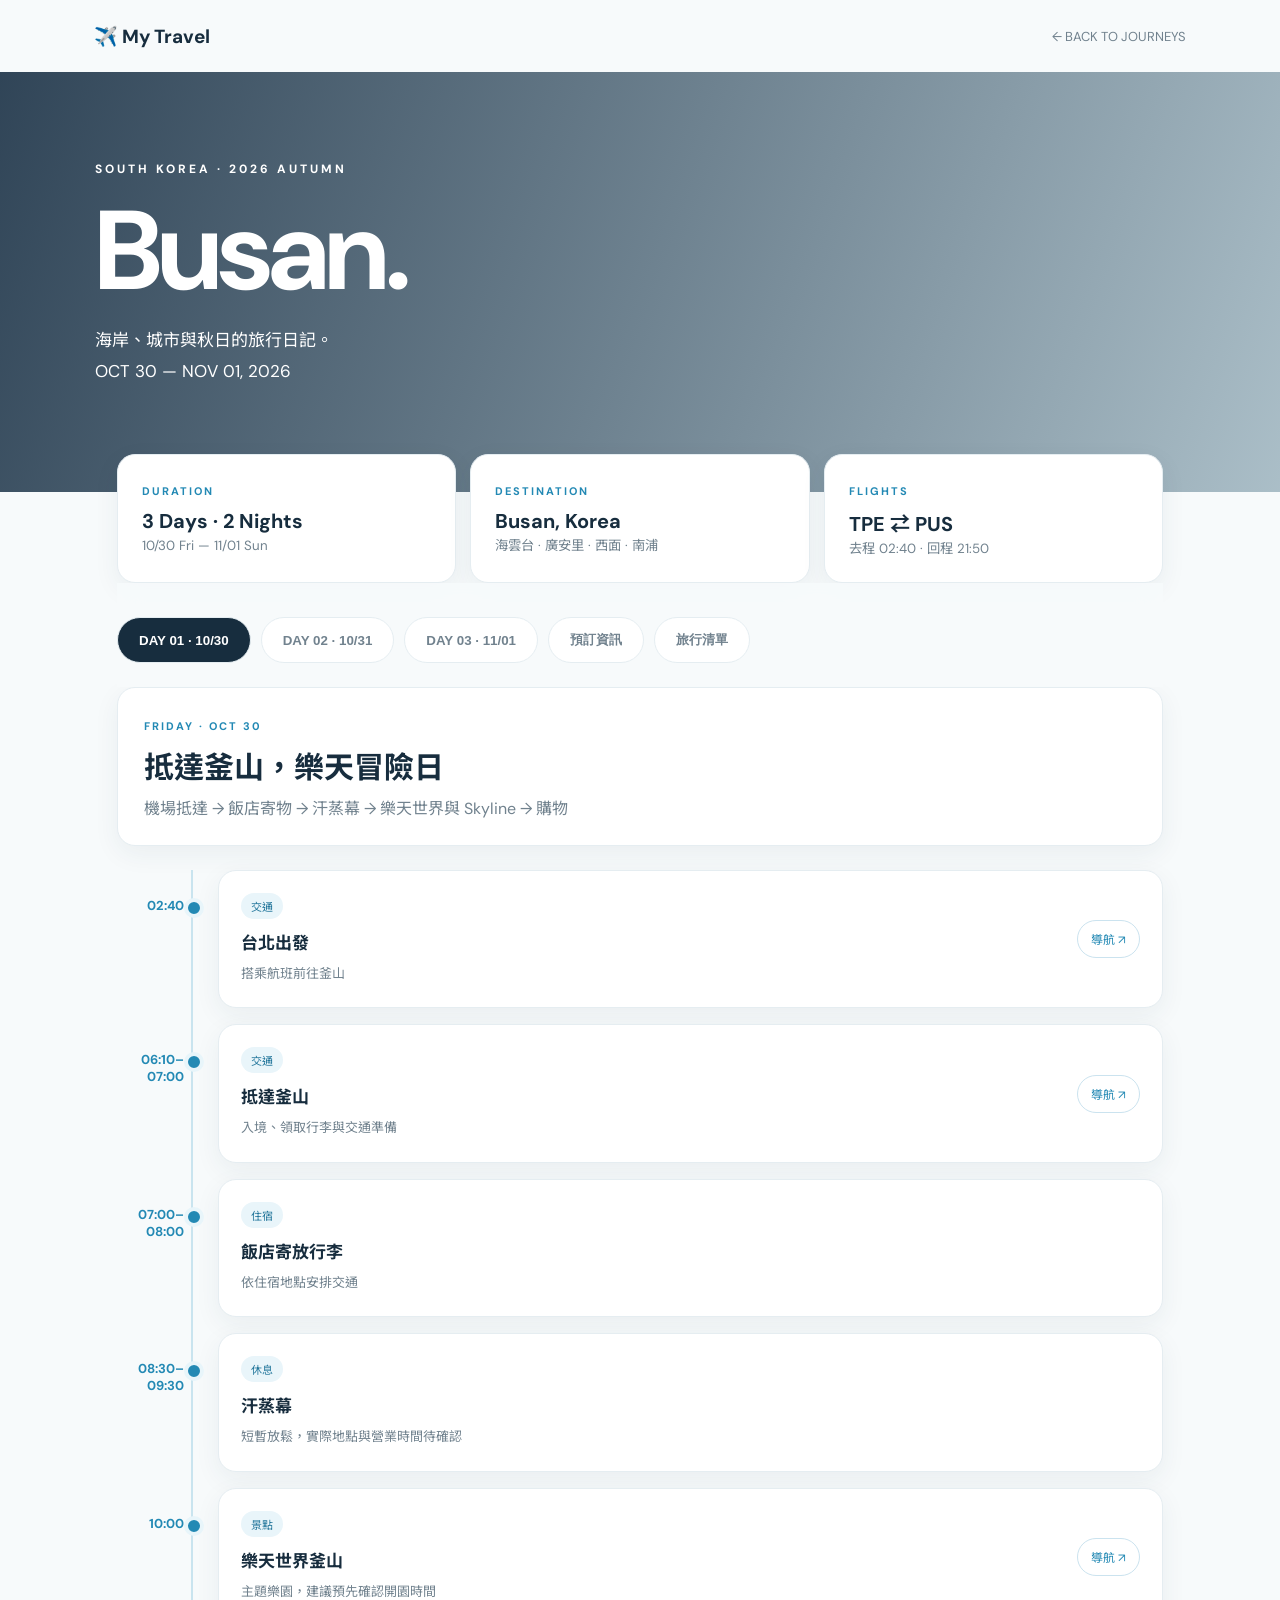
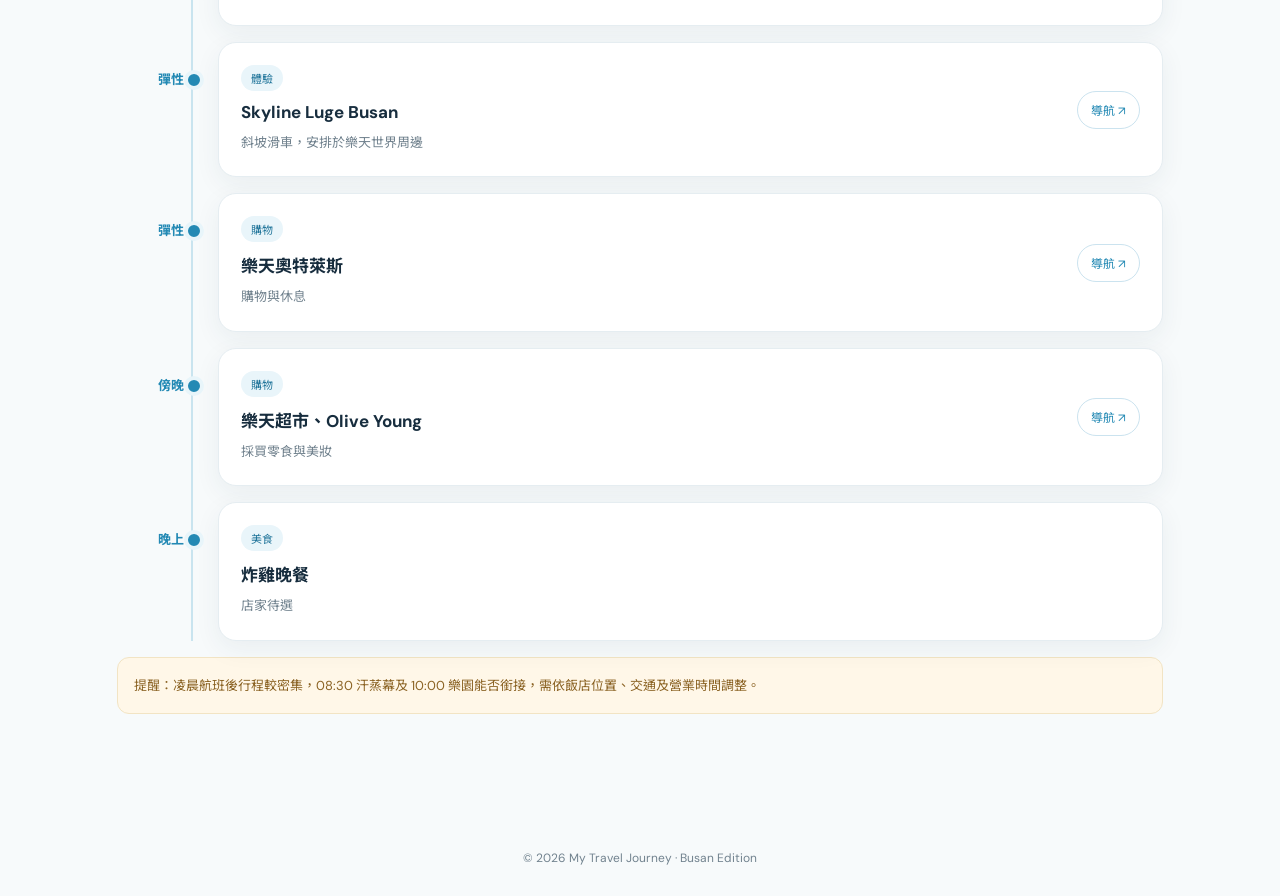
==== busan/index.html @ f4162a73 "新增釜山旅行計畫頁面" ====
<!doctype html><html lang="zh-Hant"><head><meta charset="utf-8"><meta name="viewport" content="width=device-width,initial-scale=1"><title>Busan 2026 | My Travel Journey</title><link rel="preconnect" href="https://fonts.googleapis.com"><link rel="preconnect" href="https://fonts.gstatic.com" crossorigin><link href="https://fonts.googleapis.com/css2?family=DM+Sans:wght@400;500;600;700&family=Noto+Sans+TC:wght@400;500;600;700&display=swap" rel="stylesheet"><style>
:root{--ink:#172d3e;--muted:#71828e;--blue:#2389b4;--pale:#e9f5fa;--line:#e5edf1}*{box-sizing:border-box}body{margin:0;background:#f7fafb;color:var(--ink);font-family:'DM Sans','Noto Sans TC',sans-serif}a{color:inherit;text-decoration:none}.nav{height:72px;display:flex;align-items:center;justify-content:space-between;max-width:1140px;padding:0 24px;margin:auto}.brand{font-weight:700;font-size:19px}.nav a:last-child{font-size:13px;color:var(--muted)}.hero{position:relative;min-height:420px;background:linear-gradient(110deg,rgba(10,34,56,.84),rgba(9,64,91,.32)),url('https://images.unsplash.com/photo-1534274988757-a28bf1a57c17?w=1600&q=85') center/cover;display:flex;align-items:center;color:white}.hero-inner{width:min(1090px,calc(100% - 44px));margin:auto}.eyebrow{font-size:12px;letter-spacing:3px;font-weight:700}.hero h1{font-size:clamp(56px,9vw,112px);letter-spacing:-4px;line-height:1;margin:18px 0}.hero p{font-size:17px;line-height:1.8}.wrap{max-width:1090px;margin:auto;padding:38px 22px 90px}.summary{display:grid;grid-template-columns:repeat(3,1fr);gap:14px;margin-top:-76px;position:relative}.summary article,.panel,.event,.day-head{background:#fff;border:1px solid var(--line);border-radius:18px;box-shadow:0 8px 26px #193f5710}.summary article{padding:24px}.kicker{font-size:11px;letter-spacing:2px;font-weight:700;color:var(--blue)}.summary strong{display:block;font-size:20px;margin-top:8px}.summary small{color:var(--muted)}.tabs{display:flex;gap:10px;overflow:auto;padding:34px 0 24px;position:sticky;top:0;background:#f7fafbea;backdrop-filter:blur(12px);z-index:3}.tab{border:1px solid var(--line);border-radius:30px;background:#fff;padding:13px 21px;cursor:pointer;white-space:nowrap;color:var(--muted);font-weight:700}.tab.active{background:var(--ink);color:#fff}.section{display:none}.section.active{display:block}.day-head{padding:26px;margin-bottom:24px}.day-head h2{margin:8px 0;font-size:30px}.day-head p{color:var(--muted);margin:0}.timeline{border-left:2px solid #c9e4ef;margin-left:74px;padding-left:25px}.event{position:relative;margin-bottom:16px;padding:22px;display:grid;grid-template-columns:1fr auto;gap:12px}.event:before{content:'';position:absolute;width:12px;height:12px;background:var(--blue);border:4px solid #e8f5fa;border-radius:50%;left:-35px;top:27px}.time{position:absolute;left:-101px;top:26px;width:66px;text-align:right;font-size:13px;font-weight:700;color:var(--blue)}.event h3{font-size:17px;margin:0 0 8px}.event p{font-size:13px;color:var(--muted);line-height:1.8;margin:0}.tag{display:inline-block;background:var(--pale);color:#24779c;border-radius:20px;font-size:11px;padding:5px 10px;margin-bottom:10px}.map{align-self:center;border:1px solid #cbe3ef;border-radius:20px;color:var(--blue);font-size:12px;padding:9px 13px;white-space:nowrap}.panel{padding:26px;margin-bottom:18px}.panel h2{margin:0 0 18px}.check{display:flex;gap:12px;align-items:center;padding:13px 0;border-bottom:1px solid var(--line)}.check:last-child{border:0}.check input{accent-color:var(--blue);width:18px;height:18px}.check input:checked+span{text-decoration:line-through;color:#9ca9b0}.note{background:#fff7e8;border:1px solid #f2e4c4;border-radius:12px;padding:16px;color:#8b6324;font-size:13px;line-height:1.8;margin:16px 0}.foot{text-align:center;color:var(--muted);padding:30px;font-size:12px}@media(max-width:650px){.hero{min-height:360px}.hero h1{letter-spacing:-2px}.summary{grid-template-columns:1fr;margin-top:-44px;gap:9px}.summary article{padding:16px}.tabs{padding-top:24px}.day-head{padding:20px}.timeline{margin-left:59px;padding-left:17px}.time{left:-83px;width:53px;font-size:11px}.event{padding:17px;grid-template-columns:1fr}.event:before{left:-27px}.map{justify-self:start}}
</style></head><body><header class="nav"><a class="brand" href="../">✈️ My Travel</a><a href="../">← BACK TO JOURNEYS</a></header><section class="hero"><div class="hero-inner"><div class="eyebrow">SOUTH KOREA · 2026 AUTUMN</div><h1>Busan.</h1><p>海岸、城市與秋日的旅行日記。<br>OCT 30 — NOV 01, 2026</p></div></section><main class="wrap"><div class="summary"><article><span class="kicker">DURATION</span><strong>3 Days · 2 Nights</strong><small>10/30 Fri — 11/01 Sun</small></article><article><span class="kicker">DESTINATION</span><strong>Busan, Korea</strong><small>海雲台 · 廣安里 · 西面 · 南浦</small></article><article><span class="kicker">FLIGHTS</span><strong>TPE ⇄ PUS</strong><small>去程 02:40 · 回程 21:50</small></article></div><div class="tabs" role="tablist"><button class="tab active" data-tab="d1">DAY 01 · 10/30</button><button class="tab" data-tab="d2">DAY 02 · 10/31</button><button class="tab" data-tab="d3">DAY 03 · 11/01</button><button class="tab" data-tab="booking">預訂資訊</button><button class="tab" data-tab="checklist">旅行清單</button></div><section class="section active" id="d1"><div class="day-head"><span class="kicker">FRIDAY · OCT 30</span><h2>抵達釜山，樂天冒險日</h2><p>機場抵達 → 飯店寄物 → 汗蒸幕 → 樂天世界與 Skyline → 購物</p></div><div class="timeline" id="events1"></div><div class="note">提醒：凌晨航班後行程較密集，08:30 汗蒸幕及 10:00 樂園能否銜接，需依飯店位置、交通及營業時間調整。</div></section><section class="section" id="d2"><div class="day-head"><span class="kicker">SATURDAY · OCT 31</span><h2>沿海列車與城市夜景</h2><p>海雲台 → 松亭 → 青沙浦 → 天空膠囊 → 荒嶺山 → 廣安里</p></div><div class="timeline" id="events2"></div><div class="note">天空膠囊已安排 16:00–16:30 青沙浦 → 尾浦。16:45 會合後前往荒嶺山的時間偏緊，17:20 抵達及 17:30 日落請視當日交通、實際日落時間調整；21:00 無人機表演也請出發前確認官方公告。</div></section><section class="section" id="d3"><div class="day-head"><span class="kicker">SUNDAY · NOV 01</span><h2>最後的城市散步</h2><p>西面寄物 → 北港 → 白淺灘文化村 → 富平市場 → 機場</p></div><div class="timeline" id="events3"></div><div class="note">21:50 起飛，請預留交通、報到、安檢及退稅時間。18:00 解散後建議直接依機場交通狀況出發；若要辦理市區或機場退稅，提前確認所需文件及櫃檯時間。</div></section><section class="section" id="booking"><div class="panel"><span class="kicker">TRAVEL DETAILS</span><h2>預訂與交通資訊</h2><div class="check">✈️ 去程：10/30 02:40 台北 → 釜山，06:10–07:00 預計抵達</div><div class="check">✈️ 回程：11/01 21:50 釜山 → 台北</div><div class="check">🚡 天空膠囊：10/31 16:00–16:30，青沙浦站 → 尾浦站</div><div class="check">🚆 海岸列車：10/31 尾浦 → 松亭 → 青沙浦（班次待確認）</div><div class="check">🏨 飯店：名稱／地址待補</div><div class="check">🎫 樂天世界、Skyline、汗蒸幕：票券及開放時間待確認</div></div></section><section class="section" id="checklist"><div class="panel"><span class="kicker">BEFORE YOU GO</span><h2>旅行清單</h2><div id="checks"></div></div></section></main><footer class="foot">© 2026 My Travel Journey · Busan Edition</footer><script>
const days=[[
['02:40','台北出發','搭乘航班前往釜山','交通','桃園國際機場'],['06:10–07:00','抵達釜山','入境、領取行李與交通準備','交通','金海國際機場'],['07:00–08:00','飯店寄放行李','依住宿地點安排交通','住宿',null],['08:30–09:30','汗蒸幕','短暫放鬆，實際地點與營業時間待確認','休息',null],['10:00','樂天世界釜山','主題樂園，建議預先確認開園時間','景點','Lotte World Adventure Busan'],['彈性','Skyline Luge Busan','斜坡滑車，安排於樂天世界周邊','體驗','Skyline Luge Busan'],['彈性','樂天奧特萊斯','購物與休息','購物','Lotte Premium Outlets Dongbusan'],['傍晚','樂天超市、Olive Young','採買零食與美妝','購物','Olive Young Busan'],['晚上','炸雞晚餐','店家待選','美食',null]],
[['早餐','水邊最高豬肉湯飯 Mipo 店','海雲台周邊早餐','美食','수변최고돼지국밥 미포점'],['上午','海岸列車：尾浦 → 松亭','視班次與當日安排決定是否延伸','交通','Haeundae Blueline Park Mipo Station'],['中午前','海岸列車：松亭 → 青沙浦','確認搭乘班次及車票','交通','Haeundae Blueline Park Songjeong Station'],['午餐／下午茶','青沙浦用餐散步','咖啡館與海景自由活動','美食','Cheongsapo Busan'],['16:00–16:30','天空膠囊列車','已預約：青沙浦 → 尾浦','已預約','Cheongsapo Sky Capsule'],['16:45','集合','依約定地點會合','集合','Mipo Station Busan'],['17:20','荒嶺山展望台','觀景與日落；抵達時間需再確認','景點','Hwangnyeongsan Observatory'],['17:30','預計觀賞日落','實際日落時間請以當日天文資訊為準','景點','Hwangnyeongsan Observatory'],['19:00','廣安里海灘','夜景、散步與烤肉晚餐','景點','Gwangalli Beach'],['21:00','廣安里無人機表演','以當日官方公告時間及是否舉辦為準','活動','Gwangalli Beach']],
[['上午','西面站寄放行李','搭地鐵綠線前往西面；確認置物櫃','交通','Seomyeon Station Busan'],['10:00','北港親水公園','海港散步與拍照','景點','Busan North Port Waterfront Park'],['12:00','西面早午餐','店家待選；注意往返交通時間','美食','Seomyeon Busan'],['13:30','叫車前往白淺灘文化村','沿海街道與藝術聚落','交通','Huinnyeoul Culture Village'],['15:30','叫車前往富平罐頭市場','採買棉被與伴手禮','購物','Bupyeong Kkangtong Market'],['16:30','晚餐','依當日購物進度安排','美食','Bupyeong Kkangtong Market'],['18:00','解散、前往機場','預留交通、報到及退稅時間','交通','Gimhae International Airport'],['21:50','釜山起飛返回台北','回程航班','交通','Gimhae International Airport']]];
for(let i=0;i<3;i++){document.getElementById('events'+(i+1)).innerHTML=days[i].map(([time,title,desc,tag,place])=>`<article class="event"><span class="time">${time}</span><div><span class="tag">${tag}</span><h3>${title}</h3><p>${desc}</p></div>${place?`<a class="map" href="https://www.google.com/maps/search/?api=1&query=${encodeURIComponent(place)}" target="_blank" rel="noopener noreferrer">導航 ↗</a>`:''}</article>`).join('')};document.querySelectorAll('.tab').forEach(btn=>btn.onclick=()=>{document.querySelectorAll('.tab,.section').forEach(el=>el.classList.remove('active'));btn.classList.add('active');document.getElementById(btn.dataset.tab).classList.add('active')});const items=['護照、機票與住宿確認','天空膠囊預約憑證','旅遊保險與緊急聯絡資訊','網路 SIM／eSIM','韓元現金、信用卡','行動電源、充電線、轉接頭','舒適鞋子與秋季外套','確認樂園、滑車與汗蒸幕營業時間','確認無人機表演與日落時間','確認機場退稅流程'];document.getElementById('checks').innerHTML=items.map((x,i)=>`<label class="check"><input type="checkbox" data-i="${i}" ${localStorage.getItem('busan-check-'+i)==='1'?'checked':''}><span>${x}</span></label>`).join('');document.querySelectorAll('[data-i]').forEach(x=>x.onchange=()=>localStorage.setItem('busan-check-'+x.dataset.i,x.checked?'1':'0'));
</script></body></html>
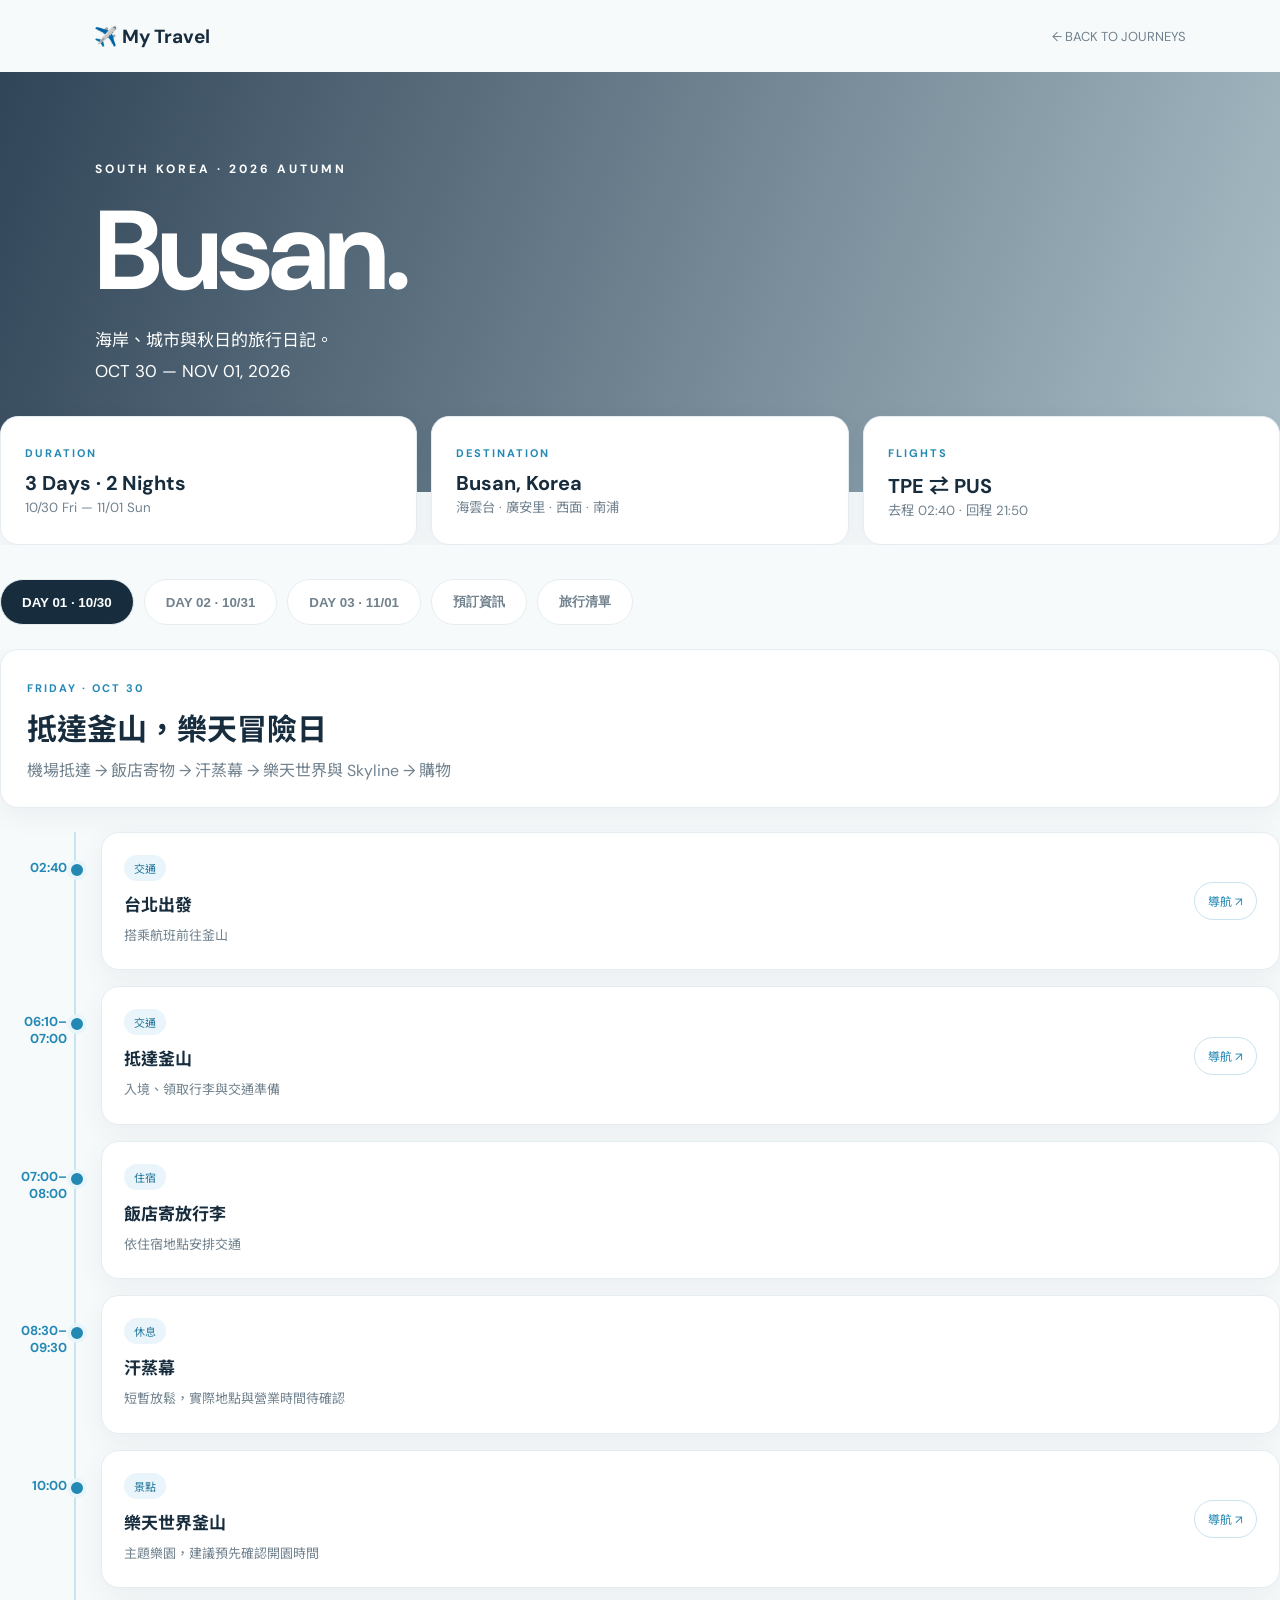
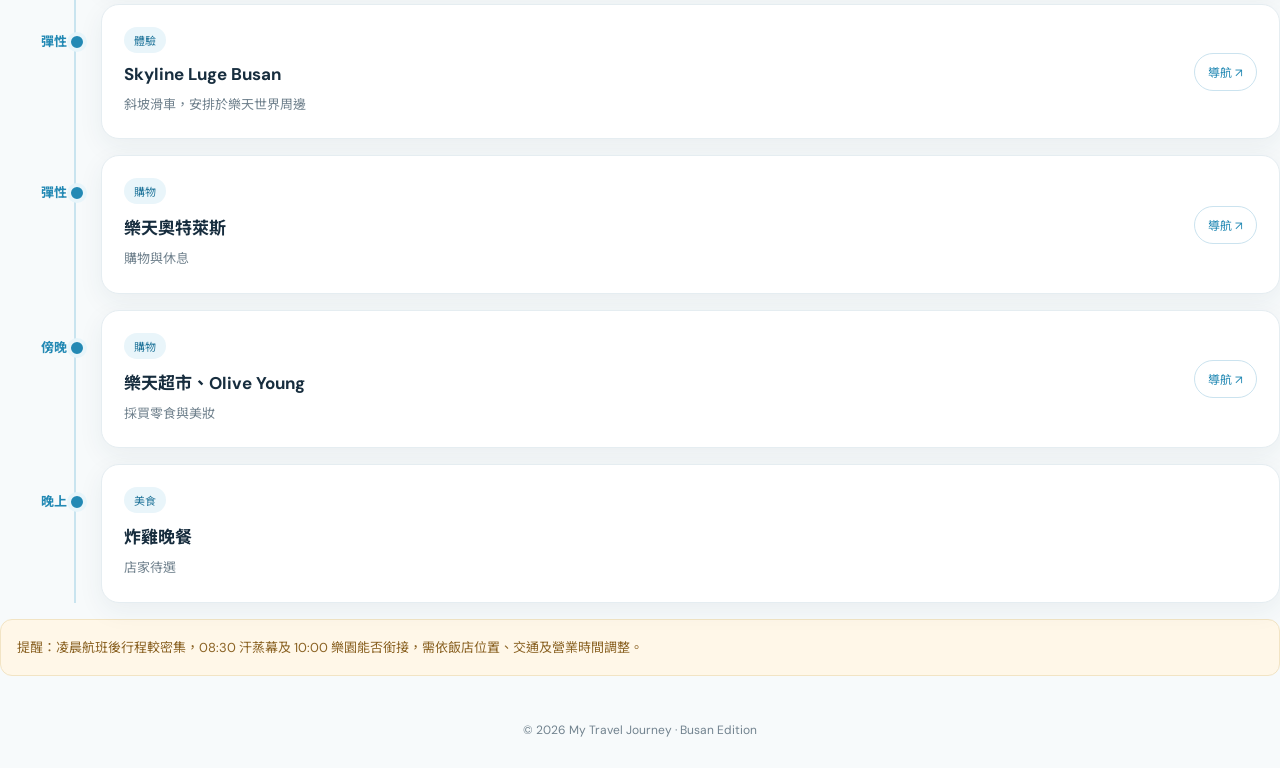
==== commit 162b525d: "重構釜山行程頁面，優化HTML結構與樣式，提升可讀性與使用體驗" ====
--- a/busan/index.html
+++ b/busan/index.html
@@ -1,9 +1,157 @@
-<!doctype html><html lang="zh-Hant"><head><meta charset="utf-8"><meta name="viewport" content="width=device-width,initial-scale=1"><title>Busan 2026 | My Travel Journey</title><link rel="preconnect" href="https://fonts.googleapis.com"><link rel="preconnect" href="https://fonts.gstatic.com" crossorigin><link href="https://fonts.googleapis.com/css2?family=DM+Sans:wght@400;500;600;700&family=Noto+Sans+TC:wght@400;500;600;700&display=swap" rel="stylesheet"><style>
-:root{--ink:#172d3e;--muted:#71828e;--blue:#2389b4;--pale:#e9f5fa;--line:#e5edf1}*{box-sizing:border-box}body{margin:0;background:#f7fafb;color:var(--ink);font-family:'DM Sans','Noto Sans TC',sans-serif}a{color:inherit;text-decoration:none}.nav{height:72px;display:flex;align-items:center;justify-content:space-between;max-width:1140px;padding:0 24px;margin:auto}.brand{font-weight:700;font-size:19px}.nav a:last-child{font-size:13px;color:var(--muted)}.hero{position:relative;min-height:420px;background:linear-gradient(110deg,rgba(10,34,56,.84),rgba(9,64,91,.32)),url('https://images.unsplash.com/photo-1534274988757-a28bf1a57c17?w=1600&q=85') center/cover;display:flex;align-items:center;color:white}.hero-inner{width:min(1090px,calc(100% - 44px));margin:auto}.eyebrow{font-size:12px;letter-spacing:3px;font-weight:700}.hero h1{font-size:clamp(56px,9vw,112px);letter-spacing:-4px;line-height:1;margin:18px 0}.hero p{font-size:17px;line-height:1.8}.wrap{max-width:1090px;margin:auto;padding:38px 22px 90px}.summary{display:grid;grid-template-columns:repeat(3,1fr);gap:14px;margin-top:-76px;position:relative}.summary article,.panel,.event,.day-head{background:#fff;border:1px solid var(--line);border-radius:18px;box-shadow:0 8px 26px #193f5710}.summary article{padding:24px}.kicker{font-size:11px;letter-spacing:2px;font-weight:700;color:var(--blue)}.summary strong{display:block;font-size:20px;margin-top:8px}.summary small{color:var(--muted)}.tabs{display:flex;gap:10px;overflow:auto;padding:34px 0 24px;position:sticky;top:0;background:#f7fafbea;backdrop-filter:blur(12px);z-index:3}.tab{border:1px solid var(--line);border-radius:30px;background:#fff;padding:13px 21px;cursor:pointer;white-space:nowrap;color:var(--muted);font-weight:700}.tab.active{background:var(--ink);color:#fff}.section{display:none}.section.active{display:block}.day-head{padding:26px;margin-bottom:24px}.day-head h2{margin:8px 0;font-size:30px}.day-head p{color:var(--muted);margin:0}.timeline{border-left:2px solid #c9e4ef;margin-left:74px;padding-left:25px}.event{position:relative;margin-bottom:16px;padding:22px;display:grid;grid-template-columns:1fr auto;gap:12px}.event:before{content:'';position:absolute;width:12px;height:12px;background:var(--blue);border:4px solid #e8f5fa;border-radius:50%;left:-35px;top:27px}.time{position:absolute;left:-101px;top:26px;width:66px;text-align:right;font-size:13px;font-weight:700;color:var(--blue)}.event h3{font-size:17px;margin:0 0 8px}.event p{font-size:13px;color:var(--muted);line-height:1.8;margin:0}.tag{display:inline-block;background:var(--pale);color:#24779c;border-radius:20px;font-size:11px;padding:5px 10px;margin-bottom:10px}.map{align-self:center;border:1px solid #cbe3ef;border-radius:20px;color:var(--blue);font-size:12px;padding:9px 13px;white-space:nowrap}.panel{padding:26px;margin-bottom:18px}.panel h2{margin:0 0 18px}.check{display:flex;gap:12px;align-items:center;padding:13px 0;border-bottom:1px solid var(--line)}.check:last-child{border:0}.check input{accent-color:var(--blue);width:18px;height:18px}.check input:checked+span{text-decoration:line-through;color:#9ca9b0}.note{background:#fff7e8;border:1px solid #f2e4c4;border-radius:12px;padding:16px;color:#8b6324;font-size:13px;line-height:1.8;margin:16px 0}.foot{text-align:center;color:var(--muted);padding:30px;font-size:12px}@media(max-width:650px){.hero{min-height:360px}.hero h1{letter-spacing:-2px}.summary{grid-template-columns:1fr;margin-top:-44px;gap:9px}.summary article{padding:16px}.tabs{padding-top:24px}.day-head{padding:20px}.timeline{margin-left:59px;padding-left:17px}.time{left:-83px;width:53px;font-size:11px}.event{padding:17px;grid-template-columns:1fr}.event:before{left:-27px}.map{justify-self:start}}
-</style></head><body><header class="nav"><a class="brand" href="../">✈️ My Travel</a><a href="../">← BACK TO JOURNEYS</a></header><section class="hero"><div class="hero-inner"><div class="eyebrow">SOUTH KOREA · 2026 AUTUMN</div><h1>Busan.</h1><p>海岸、城市與秋日的旅行日記。<br>OCT 30 — NOV 01, 2026</p></div></section><main class="wrap"><div class="summary"><article><span class="kicker">DURATION</span><strong>3 Days · 2 Nights</strong><small>10/30 Fri — 11/01 Sun</small></article><article><span class="kicker">DESTINATION</span><strong>Busan, Korea</strong><small>海雲台 · 廣安里 · 西面 · 南浦</small></article><article><span class="kicker">FLIGHTS</span><strong>TPE ⇄ PUS</strong><small>去程 02:40 · 回程 21:50</small></article></div><div class="tabs" role="tablist"><button class="tab active" data-tab="d1">DAY 01 · 10/30</button><button class="tab" data-tab="d2">DAY 02 · 10/31</button><button class="tab" data-tab="d3">DAY 03 · 11/01</button><button class="tab" data-tab="booking">預訂資訊</button><button class="tab" data-tab="checklist">旅行清單</button></div><section class="section active" id="d1"><div class="day-head"><span class="kicker">FRIDAY · OCT 30</span><h2>抵達釜山，樂天冒險日</h2><p>機場抵達 → 飯店寄物 → 汗蒸幕 → 樂天世界與 Skyline → 購物</p></div><div class="timeline" id="events1"></div><div class="note">提醒：凌晨航班後行程較密集，08:30 汗蒸幕及 10:00 樂園能否銜接，需依飯店位置、交通及營業時間調整。</div></section><section class="section" id="d2"><div class="day-head"><span class="kicker">SATURDAY · OCT 31</span><h2>沿海列車與城市夜景</h2><p>海雲台 → 松亭 → 青沙浦 → 天空膠囊 → 荒嶺山 → 廣安里</p></div><div class="timeline" id="events2"></div><div class="note">天空膠囊已安排 16:00–16:30 青沙浦 → 尾浦。16:45 會合後前往荒嶺山的時間偏緊，17:20 抵達及 17:30 日落請視當日交通、實際日落時間調整；21:00 無人機表演也請出發前確認官方公告。</div></section><section class="section" id="d3"><div class="day-head"><span class="kicker">SUNDAY · NOV 01</span><h2>最後的城市散步</h2><p>西面寄物 → 北港 → 白淺灘文化村 → 富平市場 → 機場</p></div><div class="timeline" id="events3"></div><div class="note">21:50 起飛，請預留交通、報到、安檢及退稅時間。18:00 解散後建議直接依機場交通狀況出發；若要辦理市區或機場退稅，提前確認所需文件及櫃檯時間。</div></section><section class="section" id="booking"><div class="panel"><span class="kicker">TRAVEL DETAILS</span><h2>預訂與交通資訊</h2><div class="check">✈️ 去程：10/30 02:40 台北 → 釜山，06:10–07:00 預計抵達</div><div class="check">✈️ 回程：11/01 21:50 釜山 → 台北</div><div class="check">🚡 天空膠囊：10/31 16:00–16:30，青沙浦站 → 尾浦站</div><div class="check">🚆 海岸列車：10/31 尾浦 → 松亭 → 青沙浦（班次待確認）</div><div class="check">🏨 飯店：名稱／地址待補</div><div class="check">🎫 樂天世界、Skyline、汗蒸幕：票券及開放時間待確認</div></div></section><section class="section" id="checklist"><div class="panel"><span class="kicker">BEFORE YOU GO</span><h2>旅行清單</h2><div id="checks"></div></div></section></main><footer class="foot">© 2026 My Travel Journey · Busan Edition</footer><script>
-const days=[[
-['02:40','台北出發','搭乘航班前往釜山','交通','桃園國際機場'],['06:10–07:00','抵達釜山','入境、領取行李與交通準備','交通','金海國際機場'],['07:00–08:00','飯店寄放行李','依住宿地點安排交通','住宿',null],['08:30–09:30','汗蒸幕','短暫放鬆，實際地點與營業時間待確認','休息',null],['10:00','樂天世界釜山','主題樂園，建議預先確認開園時間','景點','Lotte World Adventure Busan'],['彈性','Skyline Luge Busan','斜坡滑車，安排於樂天世界周邊','體驗','Skyline Luge Busan'],['彈性','樂天奧特萊斯','購物與休息','購物','Lotte Premium Outlets Dongbusan'],['傍晚','樂天超市、Olive Young','採買零食與美妝','購物','Olive Young Busan'],['晚上','炸雞晚餐','店家待選','美食',null]],
-[['早餐','水邊最高豬肉湯飯 Mipo 店','海雲台周邊早餐','美食','수변최고돼지국밥 미포점'],['上午','海岸列車：尾浦 → 松亭','視班次與當日安排決定是否延伸','交通','Haeundae Blueline Park Mipo Station'],['中午前','海岸列車：松亭 → 青沙浦','確認搭乘班次及車票','交通','Haeundae Blueline Park Songjeong Station'],['午餐／下午茶','青沙浦用餐散步','咖啡館與海景自由活動','美食','Cheongsapo Busan'],['16:00–16:30','天空膠囊列車','已預約：青沙浦 → 尾浦','已預約','Cheongsapo Sky Capsule'],['16:45','集合','依約定地點會合','集合','Mipo Station Busan'],['17:20','荒嶺山展望台','觀景與日落；抵達時間需再確認','景點','Hwangnyeongsan Observatory'],['17:30','預計觀賞日落','實際日落時間請以當日天文資訊為準','景點','Hwangnyeongsan Observatory'],['19:00','廣安里海灘','夜景、散步與烤肉晚餐','景點','Gwangalli Beach'],['21:00','廣安里無人機表演','以當日官方公告時間及是否舉辦為準','活動','Gwangalli Beach']],
-[['上午','西面站寄放行李','搭地鐵綠線前往西面；確認置物櫃','交通','Seomyeon Station Busan'],['10:00','北港親水公園','海港散步與拍照','景點','Busan North Port Waterfront Park'],['12:00','西面早午餐','店家待選；注意往返交通時間','美食','Seomyeon Busan'],['13:30','叫車前往白淺灘文化村','沿海街道與藝術聚落','交通','Huinnyeoul Culture Village'],['15:30','叫車前往富平罐頭市場','採買棉被與伴手禮','購物','Bupyeong Kkangtong Market'],['16:30','晚餐','依當日購物進度安排','美食','Bupyeong Kkangtong Market'],['18:00','解散、前往機場','預留交通、報到及退稅時間','交通','Gimhae International Airport'],['21:50','釜山起飛返回台北','回程航班','交通','Gimhae International Airport']]];
-for(let i=0;i<3;i++){document.getElementById('events'+(i+1)).innerHTML=days[i].map(([time,title,desc,tag,place])=>`<article class="event"><span class="time">${time}</span><div><span class="tag">${tag}</span><h3>${title}</h3><p>${desc}</p></div>${place?`<a class="map" href="https://www.google.com/maps/search/?api=1&query=${encodeURIComponent(place)}" target="_blank" rel="noopener noreferrer">導航 ↗</a>`:''}</article>`).join('')};document.querySelectorAll('.tab').forEach(btn=>btn.onclick=()=>{document.querySelectorAll('.tab,.section').forEach(el=>el.classList.remove('active'));btn.classList.add('active');document.getElementById(btn.dataset.tab).classList.add('active')});const items=['護照、機票與住宿確認','天空膠囊預約憑證','旅遊保險與緊急聯絡資訊','網路 SIM／eSIM','韓元現金、信用卡','行動電源、充電線、轉接頭','舒適鞋子與秋季外套','確認樂園、滑車與汗蒸幕營業時間','確認無人機表演與日落時間','確認機場退稅流程'];document.getElementById('checks').innerHTML=items.map((x,i)=>`<label class="check"><input type="checkbox" data-i="${i}" ${localStorage.getItem('busan-check-'+i)==='1'?'checked':''}><span>${x}</span></label>`).join('');document.querySelectorAll('[data-i]').forEach(x=>x.onchange=()=>localStorage.setItem('busan-check-'+x.dataset.i,x.checked?'1':'0'));
-</script></body></html>
+<!doctype html>
+<html lang="zh-Hant">
+<head>
+    <meta charset="utf-8">
+    <meta name="viewport" content="width=device-width,initial-scale=1">
+    <title>Busan 2026 | My Travel Journey</title>
+    <link rel="preconnect" href="https://fonts.googleapis.com">
+    <link rel="preconnect" href="https://fonts.gstatic.com" crossorigin>
+    <link href="https://fonts.googleapis.com/css2?family=DM+Sans:wght@400;500;600;700&family=Noto+Sans+TC:wght@400;500;600;700&display=swap" rel="stylesheet">
+    <style>
+    :root{--ink:#172d3e;--muted:#71828e;--blue:#2389b4;--pale:#e9f5fa;--line:#e5edf1}*{box-sizing:border-box}body{margin:0;background:#f7fafb;color:var(--ink);font-family:'DM Sans','Noto Sans TC',sans-serif}a{color:inherit;text-decoration:none}.nav{height:72px;display:flex;align-items:center;justify-content:space-between;max-width:1140px;padding:0 24px;margin:auto}.brand{font-weight:700;font-size:19px}.nav a:last-child{font-size:13px;color:var(--muted)}.hero{position:relative;min-height:420px;background:linear-gradient(110deg,rgba(10,34,56,.84),rgba(9,64,91,.32)),url('https://images.unsplash.com/photo-1534274988757-a28bf1a57c17?w=1600&q=85') center/cover;display:flex;align-items:center;color:white}.hero-inner{width:min(1090px,calc(100% - 44px));margin:auto}.eyebrow{font-size:12px;letter-spacing:3px;font-weight:700}.hero h1{font-size:clamp(56px,9vw,112px);letter-spacing:-4px;line-height:1;margin:18px 0}.hero p{font-size:17px;line-height:1.8}.wrap{max-width:1090px;margin:auto;padding:38px 22px 90px}.summary{display:grid;grid-template-columns:repeat(3,1fr);gap:14px;margin-top:-76px;position:relative}.summary article,.panel,.event,.day-head{background:#fff;border:1px solid var(--line);border-radius:18px;box-shadow:0 8px 26px #193f5710}.summary article{padding:24px}.kicker{font-size:11px;letter-spacing:2px;font-weight:700;color:var(--blue)}.summary strong{display:block;font-size:20px;margin-top:8px}.summary small{color:var(--muted)}.tabs{display:flex;gap:10px;overflow:auto;padding:34px 0 24px;position:sticky;top:0;background:#f7fafbea;backdrop-filter:blur(12px);z-index:3}.tab{border:1px solid var(--line);border-radius:30px;background:#fff;padding:13px 21px;cursor:pointer;white-space:nowrap;color:var(--muted);font-weight:700}.tab.active{background:var(--ink);color:#fff}.section{display:none}.section.active{display:block}.day-head{padding:26px;margin-bottom:24px}.day-head h2{margin:8px 0;font-size:30px}.day-head p{color:var(--muted);margin:0}.timeline{border-left:2px solid #c9e4ef;margin-left:74px;padding-left:25px}.event{position:relative;margin-bottom:16px;padding:22px;display:grid;grid-template-columns:1fr auto;gap:12px}.event:before{content:'';position:absolute;width:12px;height:12px;background:var(--blue);border:4px solid #e8f5fa;border-radius:50%;left:-35px;top:27px}.time{position:absolute;left:-101px;top:26px;width:66px;text-align:right;font-size:13px;font-weight:700;color:var(--blue)}.event h3{font-size:17px;margin:0 0 8px}.event p{font-size:13px;color:var(--muted);line-height:1.8;margin:0}.tag{display:inline-block;background:var(--pale);color:#24779c;border-radius:20px;font-size:11px;padding:5px 10px;margin-bottom:10px}.map{align-self:center;border:1px solid #cbe3ef;border-radius:20px;color:var(--blue);font-size:12px;padding:9px 13px;white-space:nowrap}.panel{padding:26px;margin-bottom:18px}.panel h2{margin:0 0 18px}.check{display:flex;gap:12px;align-items:center;padding:13px 0;border-bottom:1px solid var(--line)}.check:last-child{border:0}.check input{accent-color:var(--blue);width:18px;height:18px}.check input:checked+span{text-decoration:line-through;color:#9ca9b0}.note{background:#fff7e8;border:1px solid #f2e4c4;border-radius:12px;padding:16px;color:#8b6324;font-size:13px;line-height:1.8;margin:16px 0}.foot{text-align:center;color:var(--muted);padding:30px;font-size:12px}@media(max-width:650px){.hero{min-height:360px}.hero h1{letter-spacing:-2px}.summary{grid-template-columns:1fr;margin-top:-44px;gap:9px}.summary article{padding:16px}.tabs{padding-top:24px}.day-head{padding:20px}.timeline{margin-left:59px;padding-left:17px}.time{left:-83px;width:53px;font-size:11px}.event{padding:17px;grid-template-columns:1fr}.event:before{left:-27px}.map{justify-self:start}}
+    </style>
+</head>
+<body>
+    <header class="nav">
+        <a class="brand" href="../">✈️ My Travel</a>
+        <a href="../">← BACK TO JOURNEYS</a>
+    </header>
+    <section class="hero">
+        <div class="hero-inner">
+            <div class="eyebrow">SOUTH KOREA · 2026 AUTUMN</div>
+            <h1>Busan.</h1>
+            <p>海岸、城市與秋日的旅行日記。<br>OCT 30 — NOV 01, 2026</p>
+        </div>
+    </section>
+    </main class="wrap">
+    <div class="summary">
+        <article>
+            <span class="kicker">DURATION</span>
+            <strong>3 Days · 2 Nights</strong>
+            <small>10/30 Fri — 11/01 Sun</small>
+        </article>
+        <article>
+            <span class="kicker">DESTINATION</span>
+            <strong>Busan, Korea</strong>
+            <small>海雲台 · 廣安里 · 西面 · 南浦</small>
+        </article>
+        <article>
+            <span class="kicker">FLIGHTS</span>
+            <strong>TPE ⇄ PUS</strong>
+            <small>去程 02:40 · 回程 21:50</small>
+        </article>
+    </div>
+    <div class="tabs" role="tablist">
+        <button class="tab active" data-tab="d1">DAY 01 · 10/30</button>
+        <button class="tab" data-tab="d2">DAY 02 · 10/31</button>
+        <button class="tab" data-tab="d3">DAY 03 · 11/01</button>
+        <button class="tab" data-tab="booking">預訂資訊</button>
+        <button class="tab" data-tab="checklist">旅行清單</button>
+    </div>
+    <section class="section active" id="d1">
+        <div class="day-head">
+            <span class="kicker">FRIDAY · OCT 30</span>
+            <h2>抵達釜山，樂天冒險日</h2>
+            <p>機場抵達 → 飯店寄物 → 汗蒸幕 → 樂天世界與 Skyline → 購物</p>
+        </div>
+        <div class="timeline" id="events1"></div>
+        <div class="note">提醒：凌晨航班後行程較密集，08:30 汗蒸幕及 10:00 樂園能否銜接，需依飯店位置、交通及營業時間調整。</div>
+    </section>
+    <section class="section" id="d2">
+        <div class="day-head">
+            <span class="kicker">SATURDAY · OCT 31</span>
+            <h2>沿海列車與城市夜景</h2>
+            <p>海雲台 → 松亭 → 青沙浦 → 天空膠囊 → 荒嶺山 → 廣安里</p>
+        </div>
+        <div class="timeline" id="events2"></div>
+        <div class="note">天空膠囊已安排 16:00–16:30 青沙浦 → 尾浦。16:45 會合後前往荒嶺山的時間偏緊，17:20 抵達及 17:30 日落請視當日交通、實際日落時間調整；21:00 無人機表演也請出發前確認官方公告。</div>
+    </section>
+    <section class="section" id="d3">
+        <div class="day-head">
+            <span class="kicker">SUNDAY · NOV 01</span>
+            <h2>最後的城市散步</h2>
+            <p>西面寄物 → 北港 → 白淺灘文化村 → 富平市場 → 機場</p>
+        </div>
+        <div class="timeline" id="events3"></div>
+        <div class="note">21:50 起飛，請預留交通、報到、安檢及退稅時間。18:00 解散後建議直接依機場交通狀況出發；若要辦理市區或機場退稅，提前確認所需文件及櫃檯時間。</div>
+    </section>
+    <section class="section" id="booking">
+        <div class="panel">
+            <span class="kicker">TRAVEL DETAILS</span>
+            <h2>預訂與交通資訊</h2>
+            <div class="check">✈️ 去程：10/30 02:40 台北 → 釜山，06:10–07:00 預計抵達</div>
+            <div class="check">✈️ 回程：11/01 21:50 釜山 → 台北</div>
+            <div class="check">🚡 天空膠囊：10/31 16:00–16:30，青沙浦站 → 尾浦站</div>
+            <div class="check">🚆 海岸列車：10/31 尾浦 → 松亭 → 青沙浦（班次待確認）</div>
+            <div class="check">🏨 飯店：名稱／地址待補</div>
+            <div class="check">🎫 樂天世界、Skyline、汗蒸幕：票券及開放時間待確認</div>
+        </div>
+    </section>
+    <section class="section" id="checklist">
+        <div class="panel">
+            <span class="kicker">BEFORE YOU GO</span>
+            <h2>旅行清單</h2>
+            <div id="checks"></div>
+        </div>
+    </section>
+    </main>
+    <footer class="foot">© 2026 My Travel Journey · Busan Edition</footer>
+    <script>
+    const days=[
+        [['02:40','台北出發','搭乘航班前往釜山','交通','桃園國際機場'],
+        ['06:10–07:00','抵達釜山','入境、領取行李與交通準備','交通','金海國際機場'],
+        ['07:00–08:00','飯店寄放行李','依住宿地點安排交通','住宿',null],
+        ['08:30–09:30','汗蒸幕','短暫放鬆，實際地點與營業時間待確認','休息',null],
+        ['10:00','樂天世界釜山','主題樂園，建議預先確認開園時間','景點','Lotte World Adventure Busan'],
+        ['彈性','Skyline Luge Busan','斜坡滑車，安排於樂天世界周邊','體驗','Skyline Luge Busan'],
+        ['彈性','樂天奧特萊斯','購物與休息','購物','Lotte Premium Outlets Dongbusan'],
+        ['傍晚','樂天超市、Olive Young','採買零食與美妝','購物','Olive Young Busan'],
+        ['晚上','炸雞晚餐','店家待選','美食',null]],
+        [['早餐','水邊最高豬肉湯飯 Mipo 店','海雲台周邊早餐','美食','수변최고돼지국밥 미포점'],
+        ['上午','海岸列車：尾浦 → 松亭','視班次與當日安排決定是否延伸','交通','Haeundae Blueline Park Mipo Station'],
+        ['中午前','海岸列車：松亭 → 青沙浦','確認搭乘班次及車票','交通','Haeundae Blueline Park Songjeong Station'],
+        ['午餐／下午茶','青沙浦用餐散步','咖啡館與海景自由活動','美食','Cheongsapo Busan'],
+        ['16:00–16:30','天空膠囊列車','已預約：青沙浦 → 尾浦','已預約','Cheongsapo Sky Capsule'],
+        ['16:45','集合','依約定地點會合','集合','Mipo Station Busan'],
+        ['17:20','荒嶺山展望台','觀景與日落；抵達時間需再確認','景點','Hwangnyeongsan Observatory'],
+        ['17:30','預計觀賞日落','實際日落時間請以當日天文資訊為準','景點','Hwangnyeongsan Observatory'],
+        ['19:00','廣安里海灘','夜景、散步與烤肉晚餐','景點','Gwangalli Beach'],
+        ['21:00','廣安里無人機表演','以當日官方公告時間及是否舉辦為準','活動','Gwangalli Beach']],
+        [['上午','西面站寄放行李','搭地鐵綠線前往西面；確認置物櫃','交通','Seomyeon Station Busan'],
+        ['10:00','北港親水公園','海港散步與拍照','景點','Busan North Port Waterfront Park'],
+        ['12:00','西面早午餐','店家待選；注意往返交通時間','美食','Seomyeon Busan'],
+        ['13:30','叫車前往白淺灘文化村','沿海街道與藝術聚落','交通','Huinnyeoul Culture Village'],
+        ['15:30','叫車前往富平罐頭市場','採買棉被與伴手禮','購物','Bupyeong Kkangtong Market'],
+        ['16:30','晚餐','依當日購物進度安排','美食','Bupyeong Kkangtong Market'],
+        ['18:00','解散、前往機場','預留交通、報到及退稅時間','交通','Gimhae International Airport'],
+        ['21:50','釜山起飛返回台北','回程航班','交通','Gimhae International Airport']]
+    ];
+    for(let i=0;i<3;i++){
+        document.getElementById('events'+(i+1)).innerHTML=days[i].map(([time,title,desc,tag,place])=>`<article class="event"><span class="time">${time}</span><div><span class="tag">${tag}</span><h3>${title}</h3><p>${desc}</p></div>${place?`<a class="map" href="https://www.google.com/maps/search/?api=1&query=${encodeURIComponent(place)}" target="_blank" rel="noopener noreferrer">導航 ↗</a>`:''}</article>`).join('')
+    };
+    document.querySelectorAll('.tab').forEach(
+        btn=>btn.onclick=()=>{
+            document.querySelectorAll('.tab,.section').forEach(el=>el.classList.remove('active'));
+            btn.classList.add('active');
+            document.getElementById(btn.dataset.tab).classList.add('active')
+        }
+    );
+    const items=[
+        '護照、機票與住宿確認',
+        '天空膠囊預約憑證',
+        '旅遊保險與緊急聯絡資訊',
+        '網路 SIM／eSIM',
+        '韓元現金、信用卡',
+        '行動電源、充電線、轉接頭',
+        '舒適鞋子與秋季外套',
+        '確認樂園、滑車與汗蒸幕營業時間',
+        '確認無人機表演與日落時間',
+        '確認機場退稅流程'
+    ];
+    document.getElementById('checks').innerHTML=items.map((x,i)=>`<label class="check"><input type="checkbox" data-i="${i}" ${localStorage.getItem('busan-check-'+i)==='1'?'checked':''}><span>${x}</span></label>`).join('');
+    document.querySelectorAll('[data-i]').forEach(
+        x=>x.onchange=()=>localStorage.setItem('busan-check-'+x.dataset.i,x.checked?'1':'0')
+    );
+    </script>
+</body>
+</html>
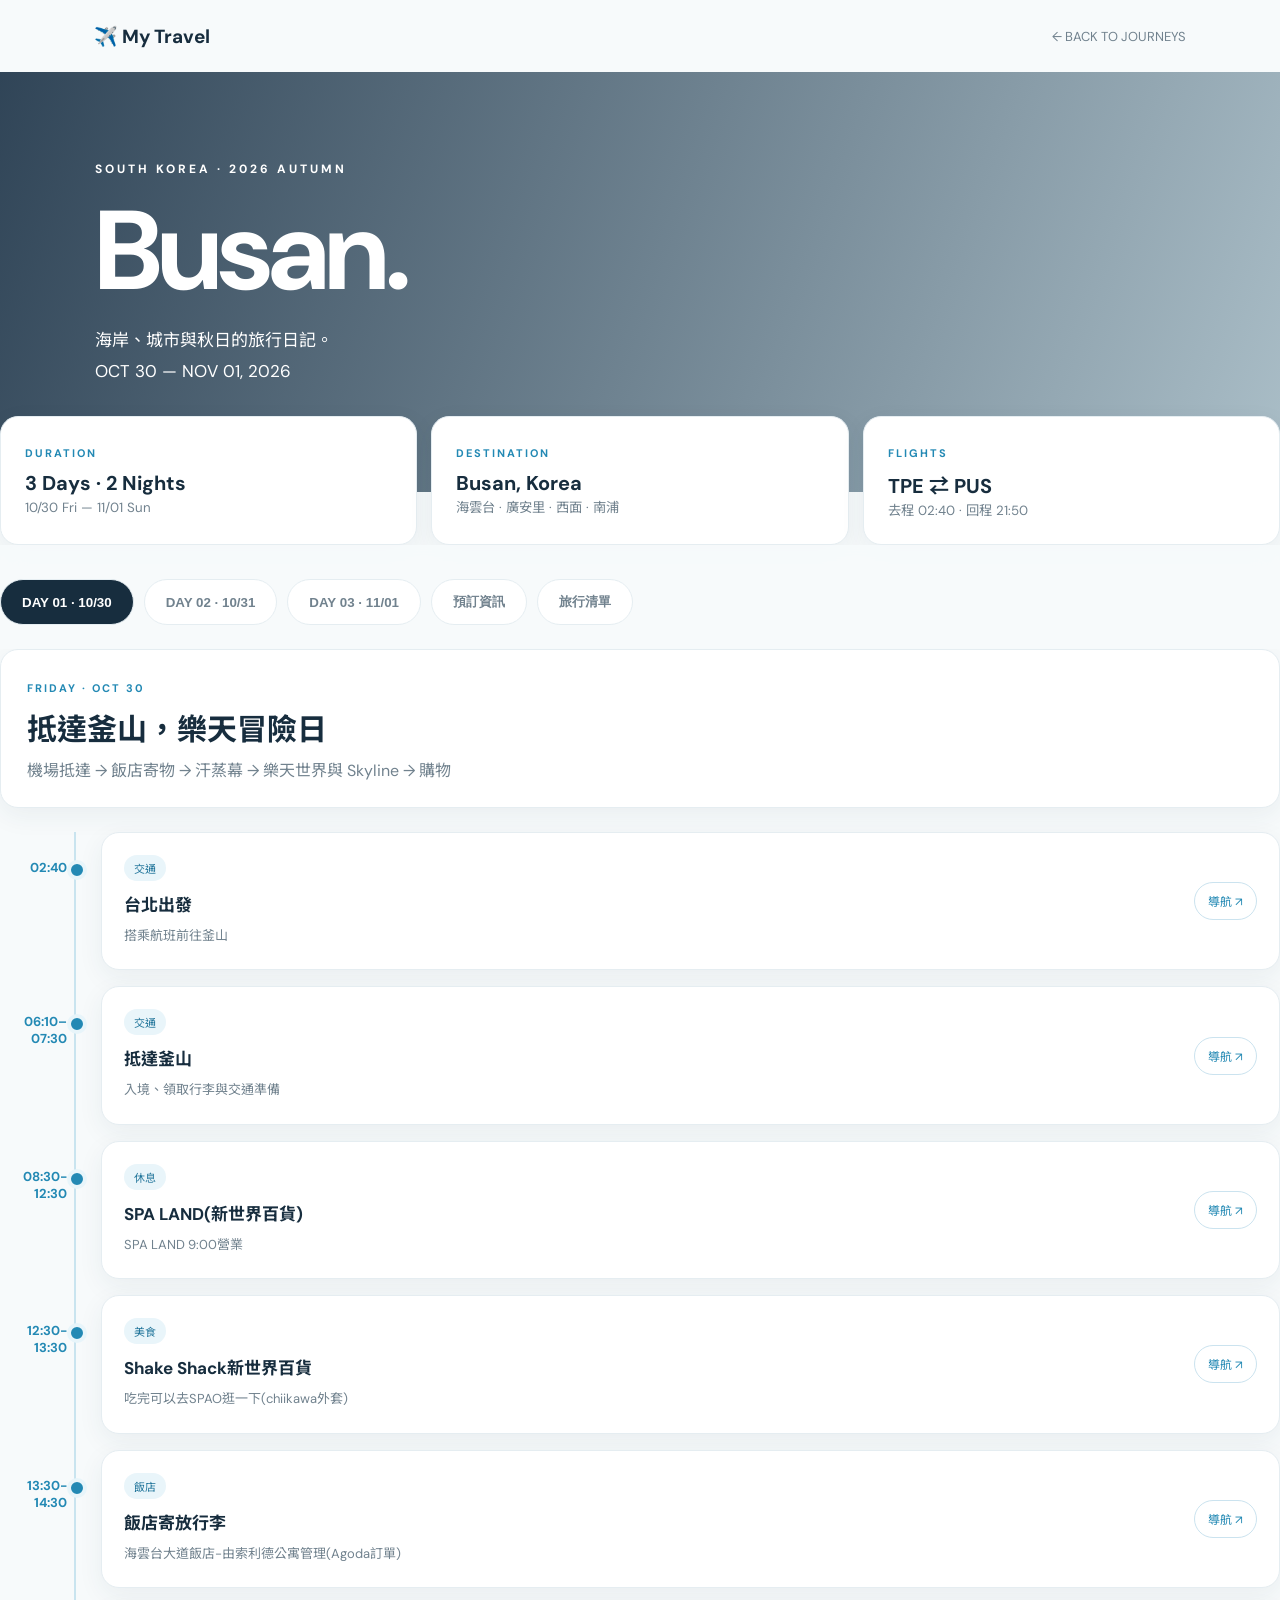
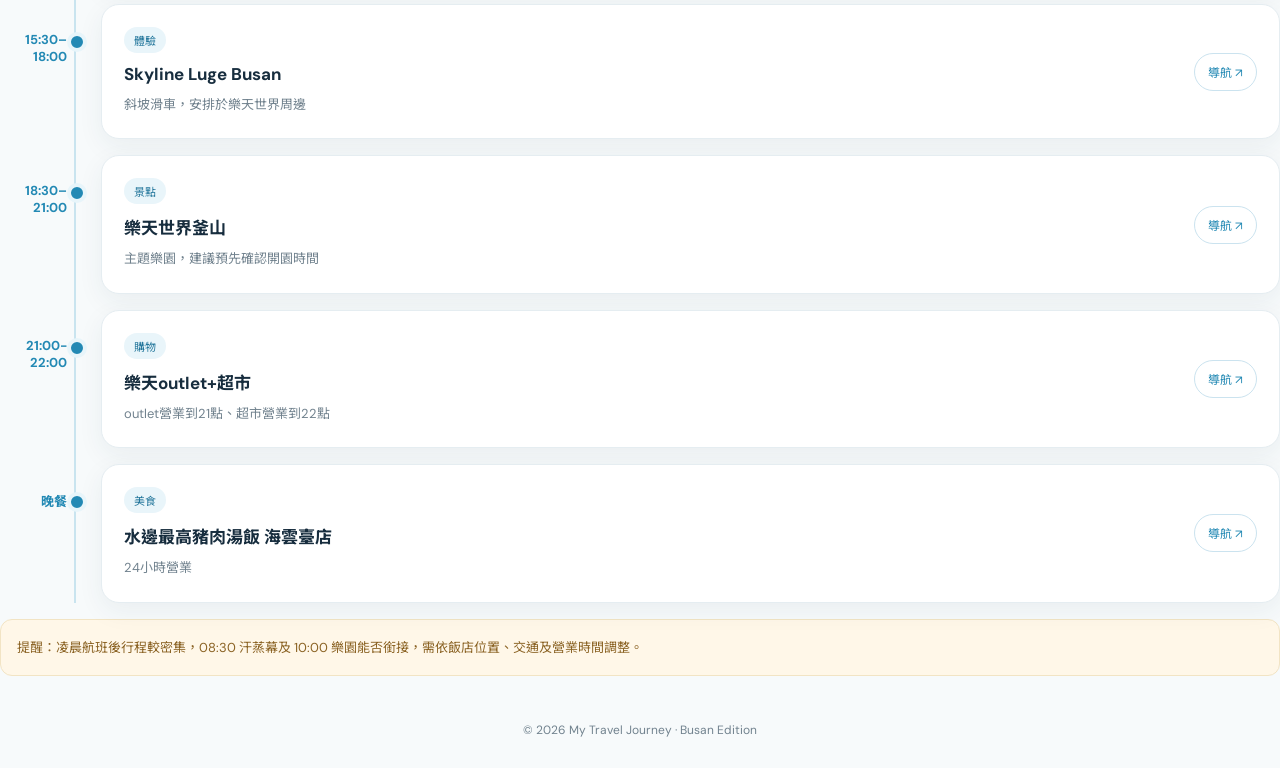
==== commit 585436ae: "更新釜山行程安排，調整時間與活動內容，新增餐廳與景點資訊" ====
--- a/busan/index.html
+++ b/busan/index.html
@@ -98,33 +98,42 @@
     <footer class="foot">© 2026 My Travel Journey · Busan Edition</footer>
     <script>
     const days=[
-        [['02:40','台北出發','搭乘航班前往釜山','交通','桃園國際機場'],
-        ['06:10–07:00','抵達釜山','入境、領取行李與交通準備','交通','金海國際機場'],
-        ['07:00–08:00','飯店寄放行李','依住宿地點安排交通','住宿',null],
-        ['08:30–09:30','汗蒸幕','短暫放鬆，實際地點與營業時間待確認','休息',null],
-        ['10:00','樂天世界釜山','主題樂園，建議預先確認開園時間','景點','Lotte World Adventure Busan'],
-        ['彈性','Skyline Luge Busan','斜坡滑車，安排於樂天世界周邊','體驗','Skyline Luge Busan'],
-        ['彈性','樂天奧特萊斯','購物與休息','購物','Lotte Premium Outlets Dongbusan'],
-        ['傍晚','樂天超市、Olive Young','採買零食與美妝','購物','Olive Young Busan'],
-        ['晚上','炸雞晚餐','店家待選','美食',null]],
-        [['早餐','水邊最高豬肉湯飯 Mipo 店','海雲台周邊早餐','美食','수변최고돼지국밥 미포점'],
-        ['上午','海岸列車：尾浦 → 松亭','視班次與當日安排決定是否延伸','交通','Haeundae Blueline Park Mipo Station'],
-        ['中午前','海岸列車：松亭 → 青沙浦','確認搭乘班次及車票','交通','Haeundae Blueline Park Songjeong Station'],
-        ['午餐／下午茶','青沙浦用餐散步','咖啡館與海景自由活動','美食','Cheongsapo Busan'],
-        ['16:00–16:30','天空膠囊列車','已預約：青沙浦 → 尾浦','已預約','Cheongsapo Sky Capsule'],
-        ['16:45','集合','依約定地點會合','集合','Mipo Station Busan'],
-        ['17:20','荒嶺山展望台','觀景與日落；抵達時間需再確認','景點','Hwangnyeongsan Observatory'],
-        ['17:30','預計觀賞日落','實際日落時間請以當日天文資訊為準','景點','Hwangnyeongsan Observatory'],
-        ['19:00','廣安里海灘','夜景、散步與烤肉晚餐','景點','Gwangalli Beach'],
-        ['21:00','廣安里無人機表演','以當日官方公告時間及是否舉辦為準','活動','Gwangalli Beach']],
-        [['上午','西面站寄放行李','搭地鐵綠線前往西面；確認置物櫃','交通','Seomyeon Station Busan'],
-        ['10:00','北港親水公園','海港散步與拍照','景點','Busan North Port Waterfront Park'],
-        ['12:00','西面早午餐','店家待選；注意往返交通時間','美食','Seomyeon Busan'],
-        ['13:30','叫車前往白淺灘文化村','沿海街道與藝術聚落','交通','Huinnyeoul Culture Village'],
-        ['15:30','叫車前往富平罐頭市場','採買棉被與伴手禮','購物','Bupyeong Kkangtong Market'],
-        ['16:30','晚餐','依當日購物進度安排','美食','Bupyeong Kkangtong Market'],
-        ['18:00','解散、前往機場','預留交通、報到及退稅時間','交通','Gimhae International Airport'],
-        ['21:50','釜山起飛返回台北','回程航班','交通','Gimhae International Airport']]
+        [
+            ['02:40','台北出發','搭乘航班前往釜山','交通','桃園國際機場'],
+            ['06:10–07:30','抵達釜山','入境、領取行李與交通準備','交通','金海國際機場'],
+            ['08:30-12:30','SPA LAND(新世界百貨)','SPA LAND 9:00營業','休息','Spa Land Centum City'],
+            ['12:30-13:30','Shake Shack新世界百貨','吃完可以去SPAO逛一下(chiikawa外套)','美食','Shake Shack Centum店'],
+            ['13:30-14:30','飯店寄放行李','海雲台大道飯店-由索利德公寓管理(Agoda訂單)','飯店','Raviens haeundae Avenue, Busan'],
+            ['15:30–18:00','Skyline Luge Busan','斜坡滑車，安排於樂天世界周邊','體驗','Skyline Luge Busan'],
+            ['18:30–21:00','樂天世界釜山','主題樂園，建議預先確認開園時間','景點','Lotte World Adventure Busan'],
+            ['21:00-22:00','樂天outlet+超市','outlet營業到21點、超市營業到22點','購物','Lotte Premium Outlets Dongbusan'],
+            ['晚餐','水邊最高豬肉湯飯 海雲臺店','24小時營業','美食','水邊最高豬肉湯飯 海雲臺店']
+        ],
+        [
+            ['08:30-09:30','早餐','早餐','美食',null],
+            ['10:00-12:00','Noir Hair 廣岸海灘分店','預約妝髮2小時(kkday訂單)','妝髮','Noir Hair Gwangalli Beach 누아르헤어 광안비치점']
+            ['12:00-13:00','Olive Young','靠近尾浦站走路6分鐘','購物','OLIVE YOUNG Haeundae Lcity'],
+            ['13:10-13:30','海岸列車：尾浦 → 青沙浦','視班次與當日安排決定是否延伸','交通','Haeundae Blueline Park Mipo Station'],
+            ['14:00-15:00','青沙浦用餐散步','午餐／下午茶','美食','Cheongsapo Busan'],
+            ['彈性','青沙浦踏石展望台','拍照','景點','靑沙浦 踏石展望臺'],
+            ['彈性','海岸列車：青沙浦 → 松亭','視班次與當日安排決定是否延伸','交通','Haeundae Blueline Park - Cheongsapo Station'],
+            ['彈性','海岸列車：松亭 → 青沙浦','確認搭乘班次及車票','交通','海雲台藍線公園 松亭站'],
+            ['16:00–16:30','天空膠囊列車','已預約：青沙浦 → 尾浦(憑證在line)','交通','Cheongsapo Sky Capsule'],
+            ['16:45','集合','依約定地點會合','集合','Mipo Station Busan'],
+            ['17:30','海雲台','觀景與日落','景點',null],
+            ['19:00','廣安里無人機表演','觀賞無人機','活動','Gwangalli Beach'],
+            ['19:30-21:00','고하순 광안직영점','晚餐燒烤','美食','고하순 광안직영점'],
+            ['21:00','廣安里無人機表演','觀賞無人機','活動','Gwangalli Beach']
+        ],
+        [
+            ['上午','西面站寄放行李','搭地鐵綠線前往西面；確認置物櫃','交通','Seomyeon Station Busan'],
+            ['10:00','北港親水公園','海港散步與拍照','景點','Busan North Port Waterfront Park'],
+            ['12:00','西面早午餐','店家待選；注意往返交通時間','美食','Seomyeon Busan'],
+            ['13:30','叫車前往白淺灘文化村','沿海街道與藝術聚落','交通','Huinnyeoul Culture Village'],
+            ['15:30','叫車前往富平罐頭市場＋SPAO','採買棉被與伴手禮','購物','Bupyeong Kkangtong Market'],
+            ['16:30','晚餐','依當日購物進度安排','美食','Bupyeong Kkangtong Market'],
+            ['18:00','解散、前往機場','預留交通、報到及退稅時間','交通','Gimhae International Airport'],
+            ['21:50','釜山起飛返回台北','回程航班','交通','Gimhae International Airport']]
     ];
     for(let i=0;i<3;i++){
         document.getElementById('events'+(i+1)).innerHTML=days[i].map(([time,title,desc,tag,place])=>`<article class="event"><span class="time">${time}</span><div><span class="tag">${tag}</span><h3>${title}</h3><p>${desc}</p></div>${place?`<a class="map" href="https://www.google.com/maps/search/?api=1&query=${encodeURIComponent(place)}" target="_blank" rel="noopener noreferrer">導航 ↗</a>`:''}</article>`).join('')
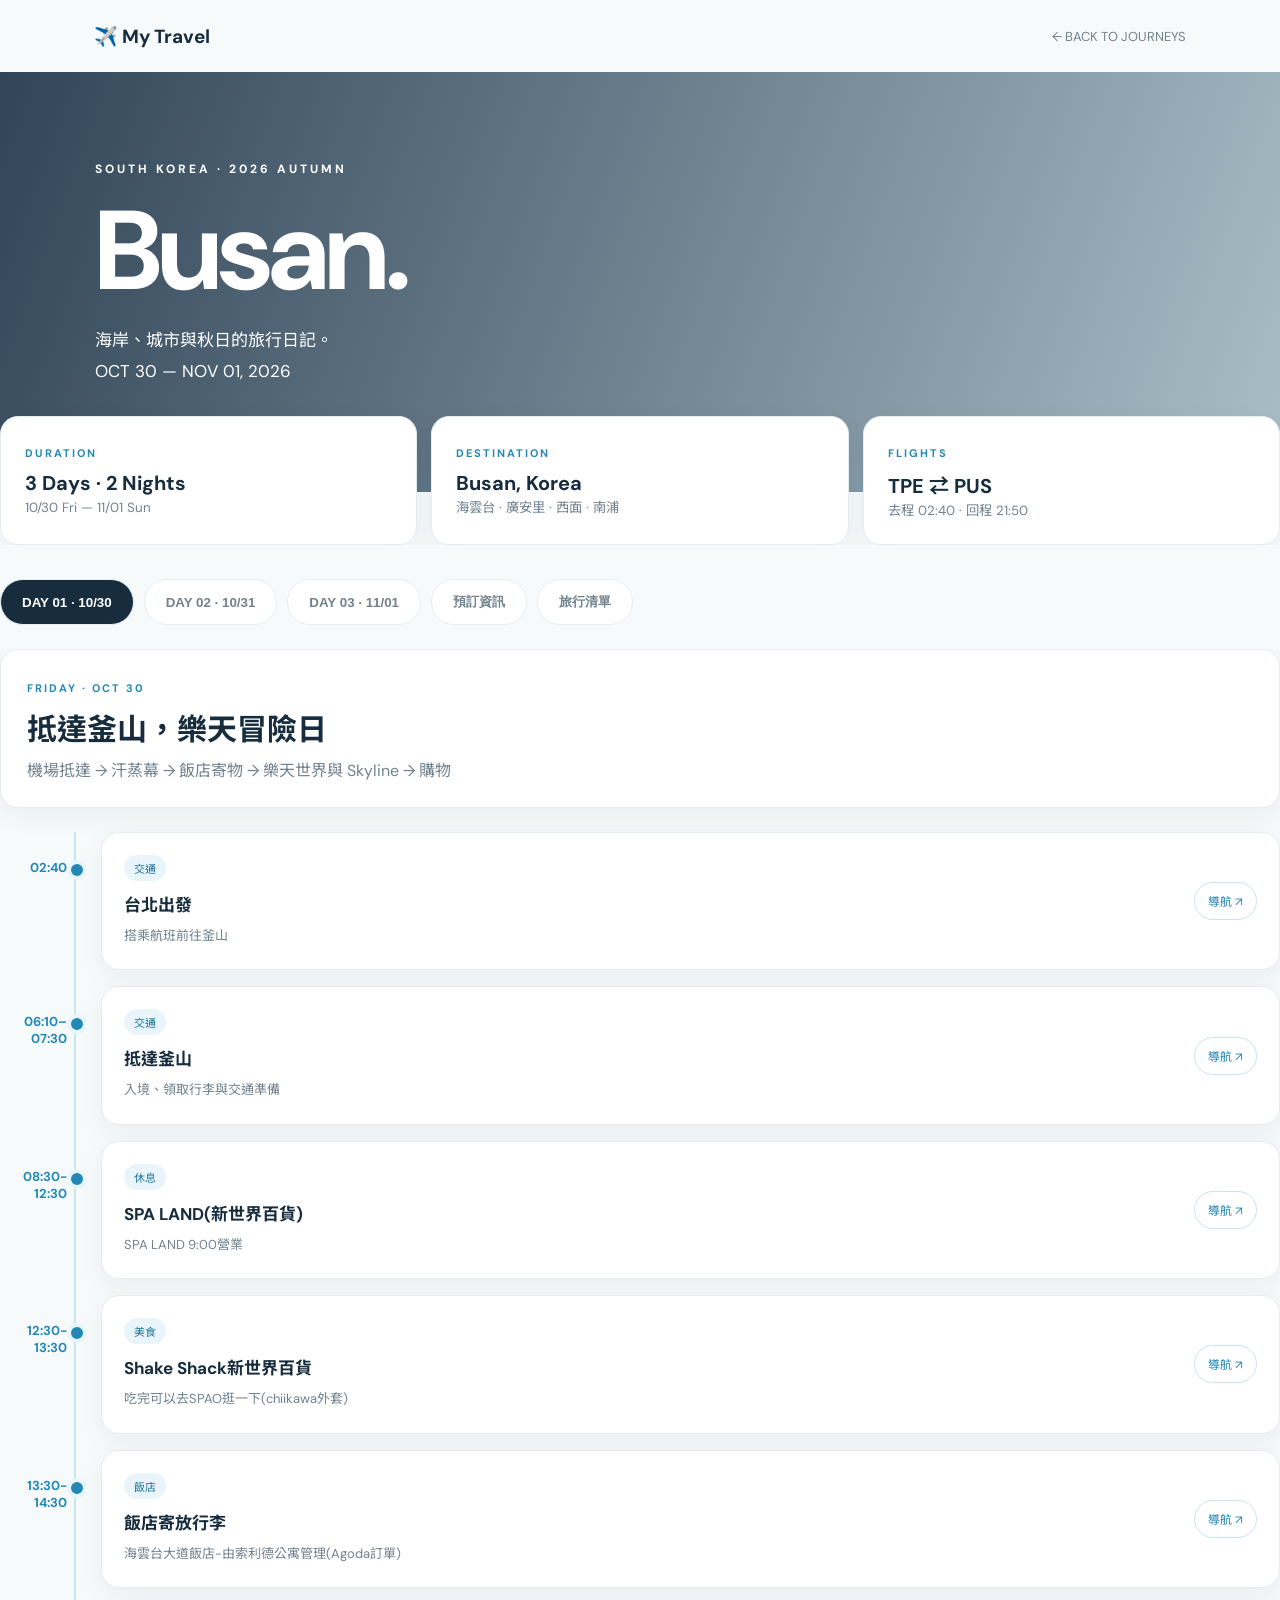
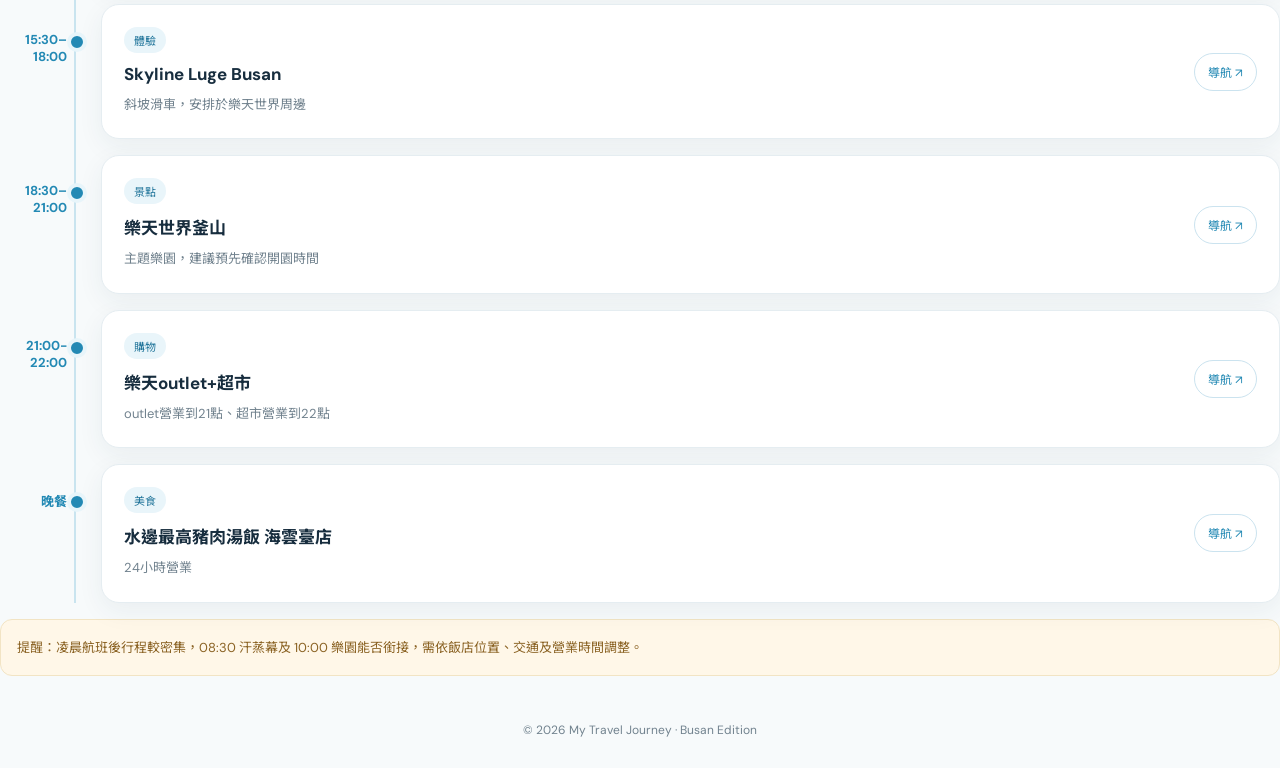
==== commit f063e145: "調整釜山行程內容，優化活動順序與妝髮預約資訊" ====
--- a/busan/index.html
+++ b/busan/index.html
@@ -52,7 +52,7 @@
         <div class="day-head">
             <span class="kicker">FRIDAY · OCT 30</span>
             <h2>抵達釜山，樂天冒險日</h2>
-            <p>機場抵達 → 飯店寄物 → 汗蒸幕 → 樂天世界與 Skyline → 購物</p>
+            <p>機場抵達 → 汗蒸幕 → 飯店寄物 → 樂天世界與 Skyline → 購物</p>
         </div>
         <div class="timeline" id="events1"></div>
         <div class="note">提醒：凌晨航班後行程較密集，08:30 汗蒸幕及 10:00 樂園能否銜接，需依飯店位置、交通及營業時間調整。</div>
@@ -61,7 +61,7 @@
         <div class="day-head">
             <span class="kicker">SATURDAY · OCT 31</span>
             <h2>沿海列車與城市夜景</h2>
-            <p>海雲台 → 松亭 → 青沙浦 → 天空膠囊 → 荒嶺山 → 廣安里</p>
+            <p>妝髮 → 尾浦 → 青沙浦 → 天空膠囊 → 海雲台日落 → 廣安里</p>
         </div>
         <div class="timeline" id="events2"></div>
         <div class="note">天空膠囊已安排 16:00–16:30 青沙浦 → 尾浦。16:45 會合後前往荒嶺山的時間偏緊，17:20 抵達及 17:30 日落請視當日交通、實際日落時間調整；21:00 無人機表演也請出發前確認官方公告。</div>
@@ -111,7 +111,7 @@
         ],
         [
             ['08:30-09:30','早餐','早餐','美食',null],
-            ['10:00-12:00','Noir Hair 廣岸海灘分店','預約妝髮2小時(kkday訂單)','妝髮','Noir Hair Gwangalli Beach 누아르헤어 광안비치점']
+            ['10:00-12:00','Noir Hair 廣岸海灘分店','預約妝髮2小時(kkday訂單)','妝髮','Noir Hair Gwangalli Beach 누아르헤어 광안비치점'],
             ['12:00-13:00','Olive Young','靠近尾浦站走路6分鐘','購物','OLIVE YOUNG Haeundae Lcity'],
             ['13:10-13:30','海岸列車：尾浦 → 青沙浦','視班次與當日安排決定是否延伸','交通','Haeundae Blueline Park Mipo Station'],
             ['14:00-15:00','青沙浦用餐散步','午餐／下午茶','美食','Cheongsapo Busan'],
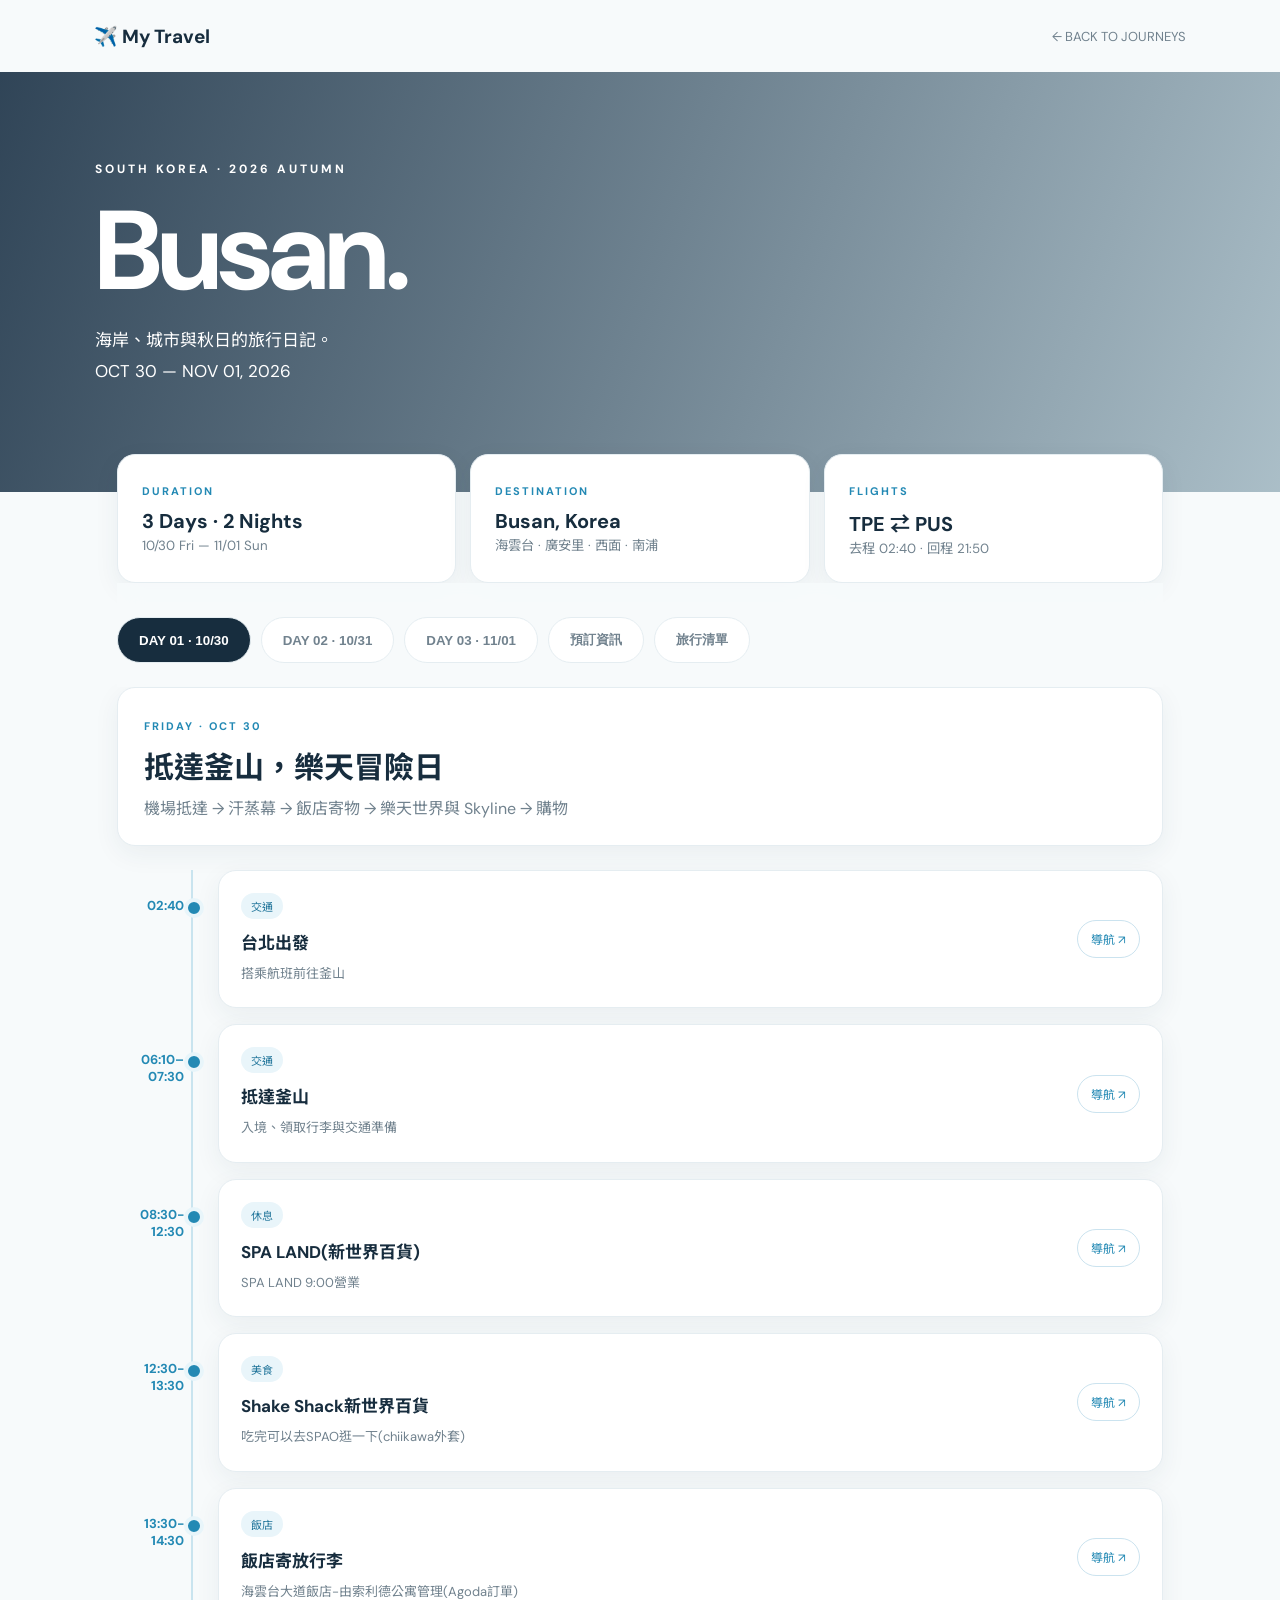
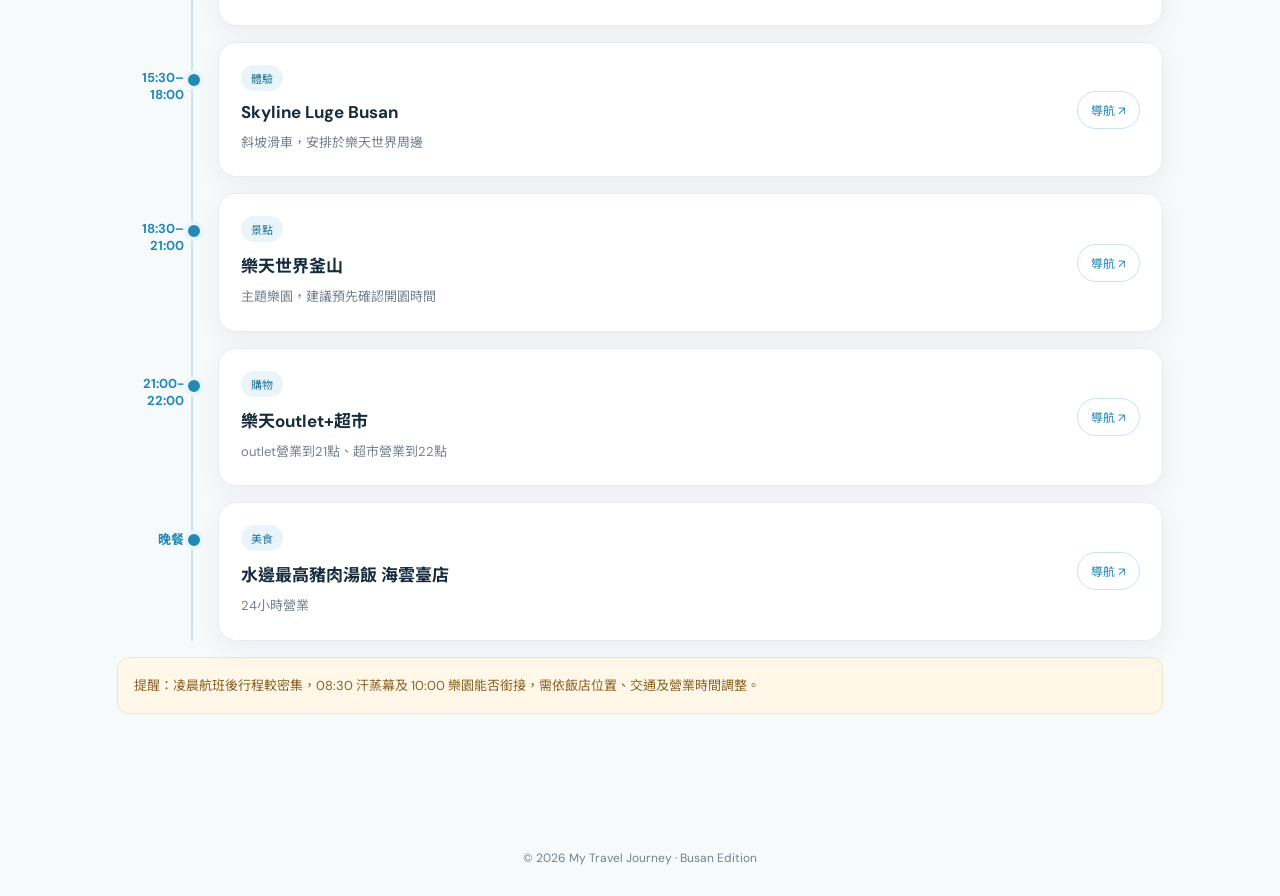
==== commit 23775d68: "修正HTML標籤錯誤，將main標籤的class屬性移至正確位置" ====
--- a/busan/index.html
+++ b/busan/index.html
@@ -23,7 +23,7 @@
             <p>海岸、城市與秋日的旅行日記。<br>OCT 30 — NOV 01, 2026</p>
         </div>
     </section>
-    </main class="wrap">
+    <main class="wrap">
     <div class="summary">
         <article>
             <span class="kicker">DURATION</span>
